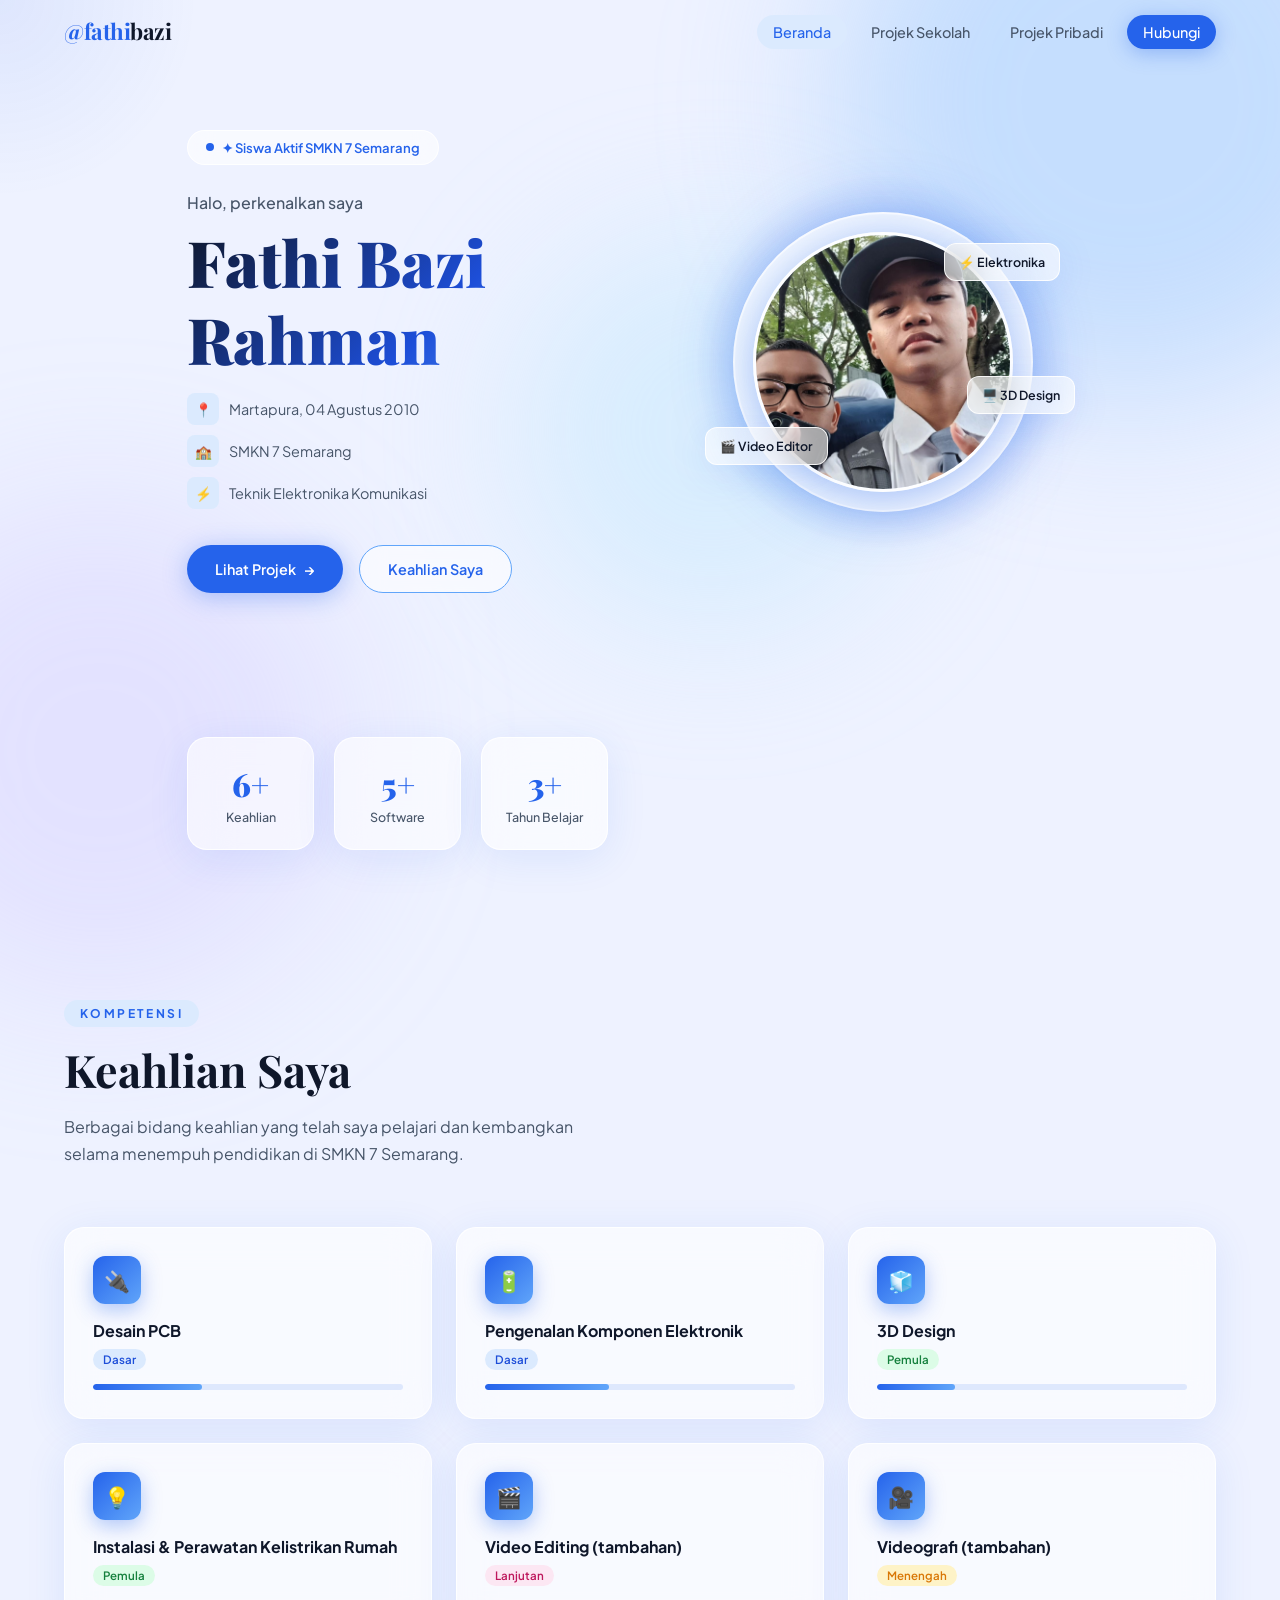
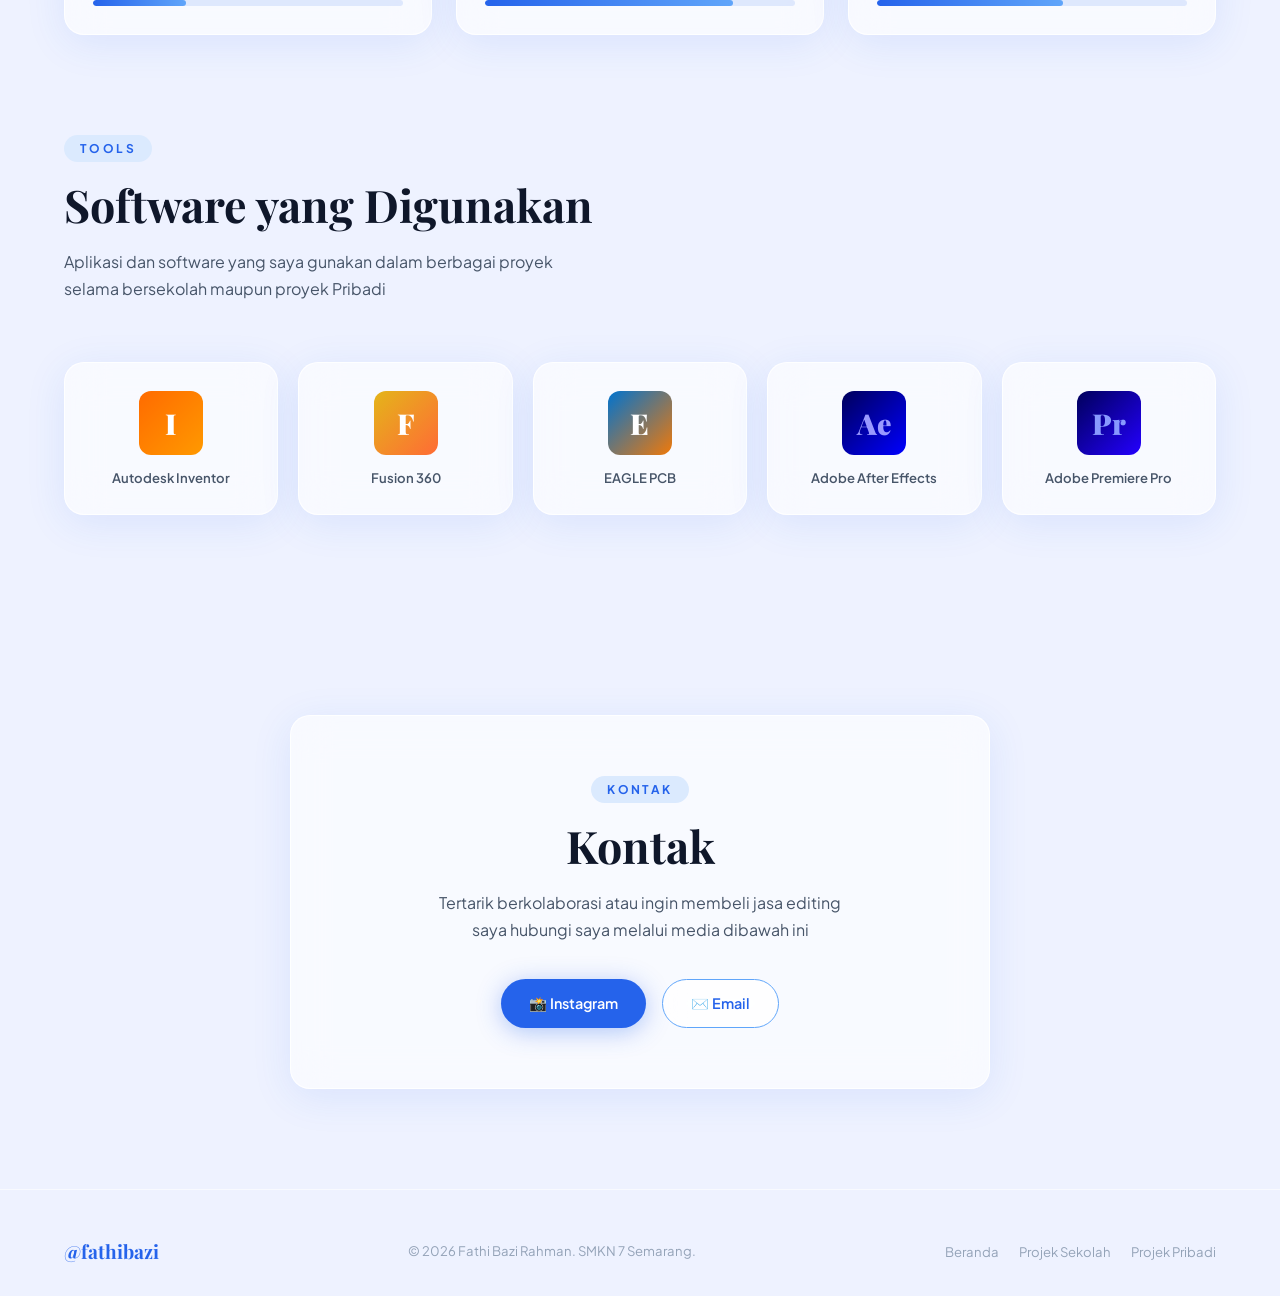
==== index.html @ ea0c053e "Add files via upload" ====
<!DOCTYPE html>
<html lang="id">
<head>
  <meta charset="UTF-8" />
  <meta name="viewport" content="width=device-width, initial-scale=1.0" />
  <title>Fathi Bazi Rahman — Portfolio</title>
  <meta name="description" content="Portfolio Fathi Bazi Rahman — Siswa SMKN 7 Semarang, Teknik Elektronika Komunikasi" />
  <link rel="stylesheet" href="css/style.css" />
  <!-- Favicon sederhana -->
  <link rel="icon" href="data:image/svg+xml,<svg xmlns='http://www.w3.org/2000/svg' viewBox='0 0 100 100'><text y='.9em' font-size='90'>⚡</text></svg>" />
</head>
<body>

  <!-- Efek blob background tambahan -->
  <div class="blob-extra"></div>

  <!-- ============================================================
       NAVBAR
       ============================================================ -->
  <nav class="navbar" id="navbar">
    <div class="container">
      <a href="index.html" class="nav-logo">@fathi<span>bazi</span></a>

      <ul class="nav-links" id="navLinks">
        <li><a href="index.html" class="active">Beranda</a></li>
        <li><a href="page2.html">Projek Sekolah</a></li>
        <li><a href="page3.html">Projek Pribadi</a></li>
        <li><a href="#kontak" class="nav-cta">Hubungi</a></li>
      </ul>

      <button class="nav-hamburger" id="hamburger" aria-label="Menu">
        <span></span><span></span><span></span>
      </button>
    </div>
  </nav>

  <!-- ============================================================
       HERO SECTION
       ============================================================ -->
  <section class="hero" id="beranda">
    <div class="container">
      <div class="hero-inner">

        <!-- Teks Kiri -->
        <div class="hero-content">
          <div class="hero-tag">✦ Siswa Aktif SMKN 7 Semarang</div>

          <p class="hero-greeting">Halo, perkenalkan saya</p>

          <h1 class="hero-name">Fathi Bazi<br/>Rahman</h1>

          <div class="hero-info">
            <div class="hero-info-item">
              <div class="icon">📍</div>
              <span>Martapura, 04 Agustus 2010</span>
            </div>
            <div class="hero-info-item">
              <div class="icon">🏫</div>
              <span>SMKN 7 Semarang</span>
            </div>
            <div class="hero-info-item">
              <div class="icon">⚡</div>
              <span>Teknik Elektronika Komunikasi</span>
            </div>
          </div>

          <div class="hero-actions">
            <a href="page2.html" class="btn btn-primary">
              <span>Lihat Projek</span>
              <span>→</span>
            </a>
            <a href="#keahlian" class="btn btn-outline">
              <span>Keahlian Saya</span>
            </a>
          </div>
        </div>

        <!-- Foto Kanan -->
        <div class="hero-photo-wrap">
          <div class="hero-photo-bg"></div>

          <div class="hero-photo-ring">
            <!--
              ==============================================
              CARA GANTI FOTO PROFIL:
              1. Simpan foto kamu di folder: assets/images/
              2. Ganti nama file sesuai foto kamu
              3. Ubah baris di bawah ini:
                 Dari: <div class="hero-photo-placeholder">
                 Jadi: <img class="hero-photo" src="assets/images/nama-foto.jpg" alt="Fathi Bazi Rahman">
              ==============================================
            -->
            <img class="hero-photo" src="assets/images/profil.jpeg" alt="Fathi Bazi Rahman">

          <!-- Badge mengambang -->
          <div class="hero-badge">⚡ Elektronika</div>
          <div class="hero-badge">🎬 Video Editor</div>
          <div class="hero-badge">🖥️ 3D Design</div>
        </div>

      </div><!-- /hero-inner -->

      <!-- Stats bawah hero -->
      <div style="display:grid; grid-template-columns:repeat(3,1fr); gap:20px; margin-top:80px; max-width:600px;">
        <div class="glass-card reveal d1" style="padding:24px; text-align:center;">
          <div style="font-family:var(--font-heading); font-size:2rem; font-weight:900; color:var(--blue-primary);">
            <span class="counter" data-target="6">0</span>+
          </div>
          <div style="font-size:0.78rem; color:var(--text-secondary); margin-top:4px; font-weight:500;">Keahlian</div>
        </div>
        <div class="glass-card reveal d2" style="padding:24px; text-align:center;">
          <div style="font-family:var(--font-heading); font-size:2rem; font-weight:900; color:var(--blue-primary);">
            <span class="counter" data-target="5">0</span>+
          </div>
          <div style="font-size:0.78rem; color:var(--text-secondary); margin-top:4px; font-weight:500;">Software</div>
        </div>
        <div class="glass-card reveal d3" style="padding:24px; text-align:center;">
          <div style="font-family:var(--font-heading); font-size:2rem; font-weight:900; color:var(--blue-primary);">
            <span class="counter" data-target="3">0</span>+
          </div>
          <div style="font-size:0.78rem; color:var(--text-secondary); margin-top:4px; font-weight:500;">Tahun Belajar</div>
        </div>
      </div>

    </div><!-- /container -->
  </section>

  <!-- ============================================================
       SKILL SECTION
       ============================================================ -->
  <section class="section" id="keahlian">
    <div class="container">

      <div class="reveal">
        <div class="section-label">Kompetensi</div>
        <h2 class="section-title">Keahlian Saya</h2>
        <p class="section-subtitle">Berbagai bidang keahlian yang telah saya pelajari dan kembangkan selama menempuh pendidikan di SMKN 7 Semarang.</p>
      </div>

      <div class="skills-grid">

        <!-- Skill 1 — Desain PCB -->
        <div class="glass-card skill-card reveal d1">
          <div class="skill-icon">🔌</div>
          <div class="skill-name">Desain PCB</div>
          <span class="skill-level-badge badge-dasar">Dasar</span>
          <div class="skill-bar-bg">
            <div class="skill-bar-fill" data-width="35"></div>
          </div>
        </div>

        <!-- Skill 2 — Komponen Elektronik -->
        <div class="glass-card skill-card reveal d2">
          <div class="skill-icon">🔋</div>
          <div class="skill-name">Pengenalan Komponen Elektronik</div>
          <span class="skill-level-badge badge-dasar">Dasar</span>
          <div class="skill-bar-bg">
            <div class="skill-bar-fill" data-width="40"></div>
          </div>
        </div>

        <!-- Skill 3 — 3D Design -->
        <div class="glass-card skill-card reveal d3">
          <div class="skill-icon">🧊</div>
          <div class="skill-name">3D Design</div>
          <span class="skill-level-badge badge-pemula">Pemula</span>
          <div class="skill-bar-bg">
            <div class="skill-bar-fill" data-width="25"></div>
          </div>
        </div>

        <!-- Skill 4 — Instalasi Kelistrikan -->
        <div class="glass-card skill-card reveal d4">
          <div class="skill-icon">💡</div>
          <div class="skill-name">Instalasi & Perawatan Kelistrikan Rumah</div>
          <span class="skill-level-badge badge-pemula">Pemula</span>
          <div class="skill-bar-bg">
            <div class="skill-bar-fill" data-width="30"></div>
          </div>
        </div>

        <!-- Skill 5 — Video Editing -->
        <div class="glass-card skill-card reveal d1">
          <div class="skill-icon">🎬</div>
          <div class="skill-name">Video Editing (tambahan)</div>
          <span class="skill-level-badge badge-lanjutan">Lanjutan</span>
          <div class="skill-bar-bg">
            <div class="skill-bar-fill" data-width="80"></div>
          </div>
        </div>

        <!-- Skill 6 — Videografi -->
        <div class="glass-card skill-card reveal d2">
          <div class="skill-icon">🎥</div>
          <div class="skill-name">Videografi (tambahan)</div>
          <span class="skill-level-badge badge-menengah">Menengah</span>
          <div class="skill-bar-bg">
            <div class="skill-bar-fill" data-width="60"></div>
          </div>
        </div>

      </div><!-- /skills-grid -->
    </div>
  </section>

  <!-- ============================================================
       SOFTWARE SECTION
       ============================================================ -->
  <section class="section" id="software" style="padding-top:0;">
    <div class="container">

      <div class="reveal">
        <div class="section-label">Tools</div>
        <h2 class="section-title">Software yang Digunakan</h2>
        <p class="section-subtitle">Aplikasi dan software yang saya gunakan dalam berbagai proyek selama bersekolah maupun proyek Pribadi</p>
      </div>

      <div class="software-grid">

        <!-- Autodesk Inventor -->
        <div class="glass-card software-card reveal d1">
          <div class="software-icon sw-inventor">I</div>
          <div class="software-name">Autodesk Inventor</div>
        </div>

        <!-- Fusion 360 -->
        <div class="glass-card software-card reveal d2">
          <div class="software-icon sw-fusion">F</div>
          <div class="software-name">Fusion 360</div>
        </div>

        <!-- EAGLE -->
        <div class="glass-card software-card reveal d3">
          <div class="software-icon sw-eagle">E</div>
          <div class="software-name">EAGLE PCB</div>
        </div>

        <!-- After Effects -->
        <div class="glass-card software-card reveal d4">
          <div class="software-icon sw-ae">Ae</div>
          <div class="software-name">Adobe After Effects</div>
        </div>

        <!-- Premiere Pro -->
        <div class="glass-card software-card reveal d5">
          <div class="software-icon sw-premiere">Pr</div>
          <div class="software-name">Adobe Premiere Pro</div>
        </div>

      </div><!-- /software-grid -->

    </div>
  </section>

  <!-- ============================================================
       KONTAK SECTION
       ============================================================ -->
  <section class="section" id="kontak">
    <div class="container">
      <div class="glass-card reveal" style="padding:60px; text-align:center; max-width:700px; margin:0 auto;">
        <div class="section-label" style="display:inline-block; margin-bottom:16px;">Kontak</div>
        <h2 style="margin-bottom:16px;">Kontak</h2>
        <p style="margin-bottom:36px; max-width:420px; margin-left:auto; margin-right:auto;">
          Tertarik berkolaborasi atau 
          ingin membeli jasa editing saya hubungi saya melalui media dibawah ini
        </p>
        <div style="display:flex; gap:16px; justify-content:center; flex-wrap:wrap;">
          <a href="https://www.instagram.com/fathibazi/" target="_blank" class="btn btn-primary">
            📸 Instagram
          </a>
          <a href="mailto:fathibazi34@gmail.com" class="btn btn-outline">
            ✉️ Email
          </a>
        </div>
      </div>
    </div>
  </section>

  <!-- ============================================================
       FOOTER
       ============================================================ -->
  <footer class="footer">
    <div class="container">
      <div class="footer-inner">
        <div class="footer-logo">@fathibazi</div>
        <p class="footer-copy">© 2026 Fathi Bazi Rahman. SMKN 7 Semarang.</p>
        <div class="footer-links">
          <a href="index.html">Beranda</a>
          <a href="page2.html">Projek Sekolah</a>
          <a href="page3.html">Projek Pribadi</a>
        </div>
      </div>
    </div>
  </footer>

  <script src="js/script.js"></script>
</body>
</html>
---- css/style.css ----
/* ============================================================
   PORTFOLIO FATHI BAZI RAHMAN
   style.css — Glassmorphism Blue Elegant
   ============================================================ */

@import url('https://fonts.googleapis.com/css2?family=Playfair+Display:ital,wght@0,400;0,700;0,900;1,400&family=Plus+Jakarta+Sans:wght@300;400;500;600;700;800&display=swap');

/* ============================================================
   CSS VARIABLES — Edit warna di sini untuk ubah tema
   ============================================================ */
:root {
  /* === WARNA UTAMA === */
  --blue-primary:  #2563eb;
  --blue-light:    #60a5fa;
  --blue-dark:     #1d4ed8;
  --blue-subtle:   #dbeafe;
  --blue-glow:     rgba(37, 99, 235, 0.20);
  --blue-glow-md:  rgba(37, 99, 235, 0.35);
  --blue-glow-lg:  rgba(37, 99, 235, 0.55);

  /* === GLASSMORPHISM === */
  --glass-bg:      rgba(255, 255, 255, 0.60);
  --glass-bg-hover:rgba(255, 255, 255, 0.80);
  --glass-border:  rgba(255, 255, 255, 0.85);
  --glass-shadow:  0 8px 40px rgba(37, 99, 235, 0.10);
  --glass-shadow-hover: 0 16px 60px rgba(37, 99, 235, 0.22);

  /* === TEKS === */
  --text-primary:  #0f172a;
  --text-secondary:#475569;
  --text-muted:    #94a3b8;

  /* === LATAR === */
  --bg-main:       #eef2ff;
  --bg-blob1:      rgba(147, 197, 253, 0.45);
  --bg-blob2:      rgba(196, 181, 253, 0.25);
  --bg-blob3:      rgba(186, 230, 253, 0.40);

  /* === FONT === */
  --font-heading:  'Playfair Display', serif;
  --font-body:     'Plus Jakarta Sans', sans-serif;

  /* === RADIUS === */
  --r-sm:  12px;
  --r-md:  20px;
  --r-lg:  32px;
  --r-xl:  48px;

  /* === TRANSISI === */
  --ease:  cubic-bezier(0.4, 0, 0.2, 1);
  --t-fast:all 0.25s var(--ease);
  --t-med: all 0.40s var(--ease);
  --t-slow:all 0.65s var(--ease);
}

/* ============================================================
   RESET & BASE
   ============================================================ */
*, *::before, *::after { margin:0; padding:0; box-sizing:border-box; }

html { scroll-behavior: smooth; font-size: 16px; }

body {
  font-family: var(--font-body);
  background: var(--bg-main);
  color: var(--text-primary);
  overflow-x: hidden;
  min-height: 100vh;
}

/* Latar animasi blob */
body::before,
body::after {
  content: '';
  position: fixed;
  border-radius: 50%;
  filter: blur(80px);
  pointer-events: none;
  z-index: 0;
}
body::before {
  width: 600px; height: 600px;
  background: var(--bg-blob1);
  top: -200px; right: -150px;
  animation: blobMove1 12s ease-in-out infinite alternate;
}
body::after {
  width: 500px; height: 500px;
  background: var(--bg-blob2);
  bottom: -100px; left: -150px;
  animation: blobMove2 15s ease-in-out infinite alternate;
}

@keyframes blobMove1 {
  0%   { transform: translate(0,0) scale(1); }
  100% { transform: translate(60px, 80px) scale(1.15); }
}
@keyframes blobMove2 {
  0%   { transform: translate(0,0) scale(1); }
  100% { transform: translate(-40px, 60px) scale(1.1); }
}

/* blob tambahan (static element di dalam body) */
.blob-extra {
  position: fixed;
  width: 400px; height: 400px;
  border-radius: 50%;
  background: var(--bg-blob3);
  filter: blur(70px);
  bottom: 30%; left: 40%;
  pointer-events: none;
  z-index: 0;
  animation: blobMove1 18s ease-in-out infinite alternate-reverse;
}

/* ============================================================
   TIPOGRAFI
   ============================================================ */
h1,h2,h3,h4 { font-family: var(--font-heading); line-height: 1.2; }
h1 { font-size: clamp(2.2rem, 5vw, 4rem); font-weight: 900; }
h2 { font-size: clamp(1.6rem, 3.5vw, 2.8rem); font-weight: 700; }
h3 { font-size: clamp(1.1rem, 2.5vw, 1.5rem); font-weight: 600; }
p  { line-height: 1.7; color: var(--text-secondary); }

a { text-decoration: none; color: inherit; }

/* ============================================================
   LAYOUT UTILITIES
   ============================================================ */
.container {
  max-width: 1200px;
  margin: 0 auto;
  padding: 0 24px;
  position: relative;
  z-index: 1;
}

.section {
  padding: 100px 0;
}

.section-label {
  display: inline-block;
  font-family: var(--font-body);
  font-size: 0.75rem;
  font-weight: 700;
  letter-spacing: 0.2em;
  text-transform: uppercase;
  color: var(--blue-primary);
  background: var(--blue-subtle);
  padding: 6px 16px;
  border-radius: 100px;
  margin-bottom: 16px;
}

.section-title {
  margin-bottom: 16px;
}

.section-subtitle {
  color: var(--text-secondary);
  max-width: 520px;
  margin-bottom: 60px;
}

/* ============================================================
   GLASSMORPHISM CARD
   ============================================================ */
.glass-card {
  background: var(--glass-bg);
  backdrop-filter: blur(20px);
  -webkit-backdrop-filter: blur(20px);
  border: 1.5px solid var(--glass-border);
  border-radius: var(--r-md);
  box-shadow: var(--glass-shadow);
  transition: var(--t-med);
}

.glass-card:hover {
  background: var(--glass-bg-hover);
  box-shadow: var(--glass-shadow-hover);
  transform: translateY(-6px);
}

/* ============================================================
   NAVBAR
   ============================================================ */
.navbar {
  position: fixed;
  top: 0; left: 0; right: 0;
  z-index: 1000;
  padding: 16px 0;
  transition: var(--t-med);
}

.navbar.scrolled {
  background: rgba(238, 242, 255, 0.85);
  backdrop-filter: blur(24px);
  -webkit-backdrop-filter: blur(24px);
  border-bottom: 1px solid var(--glass-border);
  padding: 12px 0;
  box-shadow: 0 4px 24px rgba(37, 99, 235, 0.08);
}

.navbar .container {
  display: flex;
  align-items: center;
  justify-content: space-between;
}

.nav-logo {
  font-family: var(--font-heading);
  font-size: 1.4rem;
  font-weight: 700;
  color: var(--blue-primary);
  letter-spacing: -0.02em;
}

.nav-logo span {
  color: var(--text-primary);
}

.nav-links {
  display: flex;
  align-items: center;
  gap: 8px;
  list-style: none;
}

.nav-links a {
  font-size: 0.9rem;
  font-weight: 500;
  color: var(--text-secondary);
  padding: 8px 16px;
  border-radius: 100px;
  transition: var(--t-fast);
}

.nav-links a:hover,
.nav-links a.active {
  color: var(--blue-primary);
  background: var(--blue-subtle);
}

.nav-cta {
  background: var(--blue-primary) !important;
  color: white !important;
  box-shadow: 0 4px 20px var(--blue-glow-md);
}

.nav-cta:hover {
  background: var(--blue-dark) !important;
  transform: translateY(-2px);
  box-shadow: 0 8px 28px var(--blue-glow-md) !important;
}

/* Hamburger */
.nav-hamburger {
  display: none;
  flex-direction: column;
  gap: 5px;
  cursor: pointer;
  background: none;
  border: none;
  padding: 4px;
}

.nav-hamburger span {
  display: block;
  width: 24px;
  height: 2px;
  background: var(--text-primary);
  border-radius: 4px;
  transition: var(--t-fast);
}

/* ============================================================
   HERO SECTION
   ============================================================ */
.hero {
  min-height: 100vh;
  display: flex;
  align-items: center;
  padding-top: 80px;
  position: relative;
  overflow: hidden;
}

.hero-inner {
  display: grid;
  grid-template-columns: 1fr 1fr;
  gap: 64px;
  align-items: center;
}

.hero-tag {
  display: inline-flex;
  align-items: center;
  gap: 8px;
  background: var(--glass-bg);
  backdrop-filter: blur(12px);
  border: 1px solid var(--glass-border);
  border-radius: 100px;
  padding: 8px 18px;
  font-size: 0.82rem;
  font-weight: 600;
  color: var(--blue-primary);
  margin-bottom: 24px;
}

.hero-tag::before {
  content: '';
  width: 8px; height: 8px;
  background: var(--blue-primary);
  border-radius: 50%;
  animation: pulse 2s ease-in-out infinite;
}

@keyframes pulse {
  0%,100% { opacity: 1; transform: scale(1); }
  50%      { opacity: 0.5; transform: scale(1.4); }
}

.hero-greeting {
  font-family: var(--font-body);
  font-size: 1rem;
  font-weight: 500;
  color: var(--text-secondary);
  margin-bottom: 8px;
}

.hero-name {
  background: linear-gradient(135deg, var(--text-primary) 0%, var(--blue-dark) 60%, var(--blue-light) 100%);
  -webkit-background-clip: text;
  -webkit-text-fill-color: transparent;
  background-clip: text;
  margin-bottom: 16px;
}

.hero-info {
  display: flex;
  flex-direction: column;
  gap: 10px;
  margin-bottom: 36px;
}

.hero-info-item {
  display: flex;
  align-items: center;
  gap: 10px;
  font-size: 0.9rem;
  color: var(--text-secondary);
}

.hero-info-item .icon {
  width: 32px; height: 32px;
  background: var(--blue-subtle);
  border-radius: 8px;
  display: flex;
  align-items: center;
  justify-content: center;
  font-size: 0.85rem;
  flex-shrink: 0;
}

.hero-actions {
  display: flex;
  gap: 16px;
  flex-wrap: wrap;
}

/* Foto profil */
.hero-photo-wrap {
  display: flex;
  justify-content: center;
  align-items: center;
  position: relative;
}

.hero-photo-bg {
  position: absolute;
  width: 380px; height: 380px;
  border-radius: 50%;
  background: radial-gradient(circle, var(--blue-glow-md) 0%, transparent 70%);
  animation: glowPulse 4s ease-in-out infinite;
}

@keyframes glowPulse {
  0%,100% { transform: scale(1); opacity: 0.7; }
  50%      { transform: scale(1.1); opacity: 1; }
}

.hero-photo-ring {
  width: 300px; height: 300px;
  border-radius: 50%;
  border: 2px solid var(--glass-border);
  background: var(--glass-bg);
  backdrop-filter: blur(20px);
  display: flex;
  align-items: center;
  justify-content: center;
  position: relative;
  box-shadow: 0 0 60px var(--blue-glow-md), inset 0 0 40px rgba(255,255,255,0.5);
}

.hero-photo {
  width: 260px; height: 260px;
  border-radius: 50%;
  object-fit: cover;
  border: 3px solid rgba(255,255,255,0.9);
  box-shadow: 0 8px 40px var(--blue-glow-md);
}

/* placeholder foto jika belum ada gambar */
.hero-photo-placeholder {
  width: 260px; height: 260px;
  border-radius: 50%;
  background: linear-gradient(135deg, var(--blue-subtle), #bfdbfe);
  border: 3px solid rgba(255,255,255,0.9);
  display: flex;
  flex-direction: column;
  align-items: center;
  justify-content: center;
  font-size: 4rem;
  gap: 8px;
}

.hero-photo-placeholder p {
  font-size: 0.65rem;
  font-weight: 600;
  color: var(--blue-primary);
  text-align: center;
  padding: 0 20px;
}

/* floating badge di sekitar foto */
.hero-badge {
  position: absolute;
  background: var(--glass-bg);
  backdrop-filter: blur(16px);
  border: 1px solid var(--glass-border);
  border-radius: var(--r-sm);
  padding: 10px 14px;
  font-size: 0.78rem;
  font-weight: 600;
  white-space: nowrap;
  box-shadow: var(--glass-shadow);
  animation: floatBadge 4s ease-in-out infinite;
}

.hero-badge:nth-child(2) { top: 10%; right: -10%; animation-delay: 0s; }
.hero-badge:nth-child(3) { bottom: 15%; left: -10%; animation-delay: 1.5s; }
.hero-badge:nth-child(4) { top: 55%; right: -15%; animation-delay: 3s; }

@keyframes floatBadge {
  0%,100% { transform: translateY(0); }
  50%      { transform: translateY(-10px); }
}

/* ============================================================
   TOMBOL
   ============================================================ */
.btn {
  display: inline-flex;
  align-items: center;
  gap: 8px;
  padding: 14px 28px;
  border-radius: 100px;
  font-family: var(--font-body);
  font-size: 0.9rem;
  font-weight: 600;
  cursor: pointer;
  border: none;
  transition: var(--t-med);
  position: relative;
  overflow: hidden;
}

.btn-primary {
  background: var(--blue-primary);
  color: white;
  box-shadow: 0 4px 24px var(--blue-glow-md);
}

.btn-primary:hover {
  background: var(--blue-dark);
  transform: translateY(-3px);
  box-shadow: 0 8px 36px var(--blue-glow-lg);
}

.btn-outline {
  background: var(--glass-bg);
  color: var(--blue-primary);
  border: 1.5px solid var(--blue-light);
  backdrop-filter: blur(12px);
}

.btn-outline:hover {
  background: var(--blue-subtle);
  transform: translateY(-3px);
  box-shadow: 0 8px 24px var(--blue-glow);
}

/* ============================================================
   SKILL SECTION
   ============================================================ */
.skills-grid {
  display: grid;
  grid-template-columns: repeat(auto-fit, minmax(280px, 1fr));
  gap: 24px;
}

.skill-card {
  padding: 28px;
}

.skill-icon {
  width: 48px; height: 48px;
  background: linear-gradient(135deg, var(--blue-primary), var(--blue-light));
  border-radius: var(--r-sm);
  display: flex;
  align-items: center;
  justify-content: center;
  font-size: 1.3rem;
  margin-bottom: 16px;
  box-shadow: 0 6px 20px var(--blue-glow-md);
  transition: var(--t-med);
}

.skill-card:hover .skill-icon {
  transform: scale(1.1) rotate(5deg);
  box-shadow: 0 10px 30px var(--blue-glow-lg);
}

.skill-name {
  font-size: 1rem;
  font-weight: 700;
  color: var(--text-primary);
  margin-bottom: 6px;
}

.skill-level-badge {
  display: inline-block;
  font-size: 0.72rem;
  font-weight: 600;
  padding: 3px 10px;
  border-radius: 100px;
  margin-bottom: 14px;
  text-transform: capitalize;
}

.badge-dasar     { background:#dbeafe; color:#1d4ed8; }
.badge-pemula    { background:#dcfce7; color:#15803d; }
.badge-menengah  { background:#fef3c7; color:#d97706; }
.badge-lanjutan  { background:#fce7f3; color:#be185d; }

.skill-bar-bg {
  height: 6px;
  background: rgba(37, 99, 235, 0.12);
  border-radius: 100px;
  overflow: hidden;
}

.skill-bar-fill {
  height: 100%;
  background: linear-gradient(90deg, var(--blue-primary), var(--blue-light));
  border-radius: 100px;
  width: 0%;
  transition: width 1.2s cubic-bezier(0.4, 0, 0.2, 1);
}

/* ============================================================
   SOFTWARE SECTION
   ============================================================ */
.software-grid {
  display: grid;
  grid-template-columns: repeat(auto-fit, minmax(160px, 1fr));
  gap: 20px;
}

.software-card {
  padding: 28px 20px;
  text-align: center;
  cursor: pointer;
}

.software-icon {
  width: 64px; height: 64px;
  margin: 0 auto 14px;
  border-radius: var(--r-sm);
  display: flex;
  align-items: center;
  justify-content: center;
  font-size: 1.8rem;
  font-weight: 900;
  font-family: var(--font-heading);
  transition: var(--t-med);
}

.software-card:hover .software-icon {
  transform: scale(1.12);
  box-shadow: 0 12px 32px rgba(0,0,0,0.15);
}

.software-name {
  font-size: 0.82rem;
  font-weight: 600;
  color: var(--text-secondary);
}

/* Warna icon software */
.sw-inventor  { background: linear-gradient(135deg,#ff6b00,#ff9900); color:white; }
.sw-fusion    { background: linear-gradient(135deg,#e4b51a,#ff6b35); color:white; }
.sw-eagle     { background: linear-gradient(135deg,#0073cf,#f07909); color:white; }
.sw-ae        { background: linear-gradient(135deg,#00005b,#0000ff); color:#9999ff; }
.sw-premiere  { background: linear-gradient(135deg,#00005b,#2400ff); color:#8899ff; }

/* ============================================================
   PROJECT CARDS (dipakai di page2 & page3)
   ============================================================ */
.projects-grid {
  display: grid;
  grid-template-columns: repeat(auto-fit, minmax(320px, 1fr));
  gap: 28px;
}

.project-card {
  overflow: hidden;
  cursor: pointer;
  padding: 0;
}

.project-img-wrap {
  overflow: hidden;
  position: relative;
  height: 220px;
  background: linear-gradient(135deg, var(--blue-subtle), #bfdbfe);
  border-radius: var(--r-md) var(--r-md) 0 0;
}

.project-img-wrap img {
  width: 100%; height: 100%;
  object-fit: cover;
  transition: transform 0.6s var(--ease);
}

.project-card:hover .project-img-wrap img {
  transform: scale(1.1);
}

.project-img-placeholder {
  width: 100%; height: 100%;
  display: flex;
  flex-direction: column;
  align-items: center;
  justify-content: center;
  font-size: 2.5rem;
  gap: 8px;
}

.project-img-placeholder span {
  font-size: 0.75rem;
  font-weight: 600;
  color: var(--blue-primary);
  font-family: var(--font-body);
}

.project-overlay {
  position: absolute;
  inset: 0;
  background: linear-gradient(to top, rgba(37,99,235,0.5) 0%, transparent 60%);
  opacity: 0;
  transition: var(--t-med);
  display: flex;
  align-items: flex-end;
  padding: 20px;
}

.project-card:hover .project-overlay { opacity: 1; }

.project-body {
  padding: 24px;
}

.project-category {
  font-size: 0.72rem;
  font-weight: 700;
  letter-spacing: 0.15em;
  text-transform: uppercase;
  color: var(--blue-primary);
  margin-bottom: 8px;
}

.project-title {
  font-family: var(--font-heading);
  font-size: 1.1rem;
  font-weight: 700;
  color: var(--text-primary);
  margin-bottom: 10px;
}

.project-desc {
  font-size: 0.85rem;
  color: var(--text-secondary);
  line-height: 1.6;
  margin-bottom: 16px;
}

.project-link {
  display: inline-flex;
  align-items: center;
  gap: 6px;
  font-size: 0.82rem;
  font-weight: 600;
  color: var(--blue-primary);
  transition: var(--t-fast);
}

.project-link:hover { gap: 10px; }

/* ============================================================
   CODE SNIPPET (panduan tambah projek)
   ============================================================ */
.code-guide {
  padding: 36px;
  border-left: 3px solid var(--blue-primary);
  margin-top: 80px;
}

.code-guide h3 {
  font-family: var(--font-heading);
  margin-bottom: 16px;
  color: var(--text-primary);
}

.code-guide p {
  margin-bottom: 20px;
  font-size: 0.9rem;
}

.code-block {
  background: rgba(15, 23, 42, 0.85);
  border-radius: var(--r-sm);
  padding: 24px;
  overflow-x: auto;
  margin: 16px 0;
  border: 1px solid rgba(255,255,255,0.1);
}

.code-block pre {
  font-family: 'Fira Code', 'Courier New', monospace;
  font-size: 0.82rem;
  line-height: 1.8;
  color: #e2e8f0;
  white-space: pre;
}

.code-block .cm  { color: #64748b; }   /* comment */
.code-block .tg  { color: #60a5fa; }   /* tag */
.code-block .at  { color: #86efac; }   /* attribute */
.code-block .vl  { color: #fca5a5; }   /* value */
.code-block .tx  { color: #e2e8f0; }   /* text */

.code-step {
  display: flex;
  gap: 16px;
  margin-bottom: 20px;
  align-items: flex-start;
}

.code-step-num {
  width: 32px; height: 32px;
  background: var(--blue-primary);
  color: white;
  border-radius: 50%;
  display: flex;
  align-items: center;
  justify-content: center;
  font-size: 0.82rem;
  font-weight: 700;
  flex-shrink: 0;
}

/* ============================================================
   FOOTER
   ============================================================ */
.footer {
  padding: 48px 0 32px;
  border-top: 1px solid rgba(255,255,255,0.6);
  position: relative;
  z-index: 1;
}

.footer-inner {
  display: flex;
  align-items: center;
  justify-content: space-between;
  flex-wrap: wrap;
  gap: 20px;
}

.footer-logo {
  font-family: var(--font-heading);
  font-size: 1.2rem;
  font-weight: 700;
  color: var(--blue-primary);
}

.footer-copy {
  font-size: 0.82rem;
  color: var(--text-muted);
}

.footer-links {
  display: flex;
  gap: 20px;
}

.footer-links a {
  font-size: 0.82rem;
  color: var(--text-muted);
  transition: var(--t-fast);
}

.footer-links a:hover { color: var(--blue-primary); }

/* ============================================================
   PAGE TRANSITION
   ============================================================ */
.page-transition {
  position: fixed;
  inset: 0;
  background: var(--blue-primary);
  z-index: 9999;
  transform: scaleY(0);
  transform-origin: bottom;
  pointer-events: none;
}

.page-transition.out {
  animation: pageOut 0.5s var(--ease) forwards;
}

@keyframes pageOut {
  0%   { transform: scaleY(0); transform-origin: bottom; }
  50%  { transform: scaleY(1); transform-origin: bottom; }
  51%  { transform-origin: top; }
  100% { transform: scaleY(0); transform-origin: top; }
}

/* ============================================================
   SCROLL REVEAL ANIMATIONS
   ============================================================ */
.reveal {
  opacity: 0;
  transform: translateY(40px);
  transition: opacity 0.7s var(--ease), transform 0.7s var(--ease);
}

.reveal.visible {
  opacity: 1;
  transform: translateY(0);
}

.reveal-left {
  opacity: 0;
  transform: translateX(-40px);
  transition: opacity 0.7s var(--ease), transform 0.7s var(--ease);
}

.reveal-left.visible {
  opacity: 1;
  transform: translateX(0);
}

.reveal-right {
  opacity: 0;
  transform: translateX(40px);
  transition: opacity 0.7s var(--ease), transform 0.7s var(--ease);
}

.reveal-right.visible {
  opacity: 1;
  transform: translateX(0);
}

/* Delay classes */
.d1 { transition-delay: 0.1s; }
.d2 { transition-delay: 0.2s; }
.d3 { transition-delay: 0.3s; }
.d4 { transition-delay: 0.4s; }
.d5 { transition-delay: 0.5s; }

/* ============================================================
   RESPONSIVE
   ============================================================ */
@media (max-width: 768px) {
  /* Nav */
  .nav-links {
    position: fixed;
    top: 0; right: -100%;
    width: 75%;
    height: 100vh;
    flex-direction: column;
    background: rgba(238,242,255,0.97);
    backdrop-filter: blur(24px);
    padding: 80px 32px 32px;
    gap: 6px;
    transition: right 0.4s var(--ease);
    z-index: 999;
    box-shadow: -8px 0 40px rgba(0,0,0,0.08);
    border-left: 1px solid var(--glass-border);
  }
  .nav-links.open { right: 0; }
  .nav-links a { font-size: 1rem; padding: 14px 20px; }
  .nav-hamburger { display: flex; z-index: 1000; }

  /* Hero */
  .hero-inner {
    grid-template-columns: 1fr;
    text-align: center;
    gap: 48px;
  }
  .hero-info-item { justify-content: center; }
  .hero-actions   { justify-content: center; }
  .hero-photo-wrap { order: -1; }
  .hero-photo-ring { width: 240px; height: 240px; }
  .hero-photo-placeholder { width: 200px; height: 200px; }
  .hero-badge:nth-child(2) { right: 0; }
  .hero-badge:nth-child(3) { left: 0; }
  .hero-badge:nth-child(4) { right: 0; }

  /* Sections */
  .section { padding: 70px 0; }
  .skills-grid { grid-template-columns: 1fr; }
  .software-grid { grid-template-columns: repeat(3, 1fr); }
  .projects-grid { grid-template-columns: 1fr; }
  .footer-inner { flex-direction: column; text-align: center; }
}

@media (max-width: 480px) {
  .software-grid { grid-template-columns: repeat(2, 1fr); }
  .hero-photo-ring { width: 200px; height: 200px; }
  .hero-badge { display: none; }
}

/* ============================================================
   PAGE 3 — VIDEO / INSTAGRAM SECTION
   ============================================================ */
.personal-grid {
  display: grid;
  grid-template-columns: repeat(auto-fit, minmax(300px, 1fr));
  gap: 28px;
}

.personal-card {
  overflow: hidden;
  padding: 0;
  cursor: pointer;
  position: relative;
}

.personal-thumb {
  height: 200px;
  background: linear-gradient(135deg, #0f172a, #1e3a5f);
  position: relative;
  overflow: hidden;
  border-radius: var(--r-md) var(--r-md) 0 0;
}

.personal-thumb img {
  width: 100%; height: 100%;
  object-fit: cover;
  transition: transform 0.6s var(--ease);
}

.personal-card:hover .personal-thumb img { transform: scale(1.08); }

.play-btn {
  position: absolute;
  inset: 0;
  display: flex;
  align-items: center;
  justify-content: center;
  background: rgba(37,99,235,0.2);
  transition: var(--t-med);
}

.play-btn-inner {
  width: 56px; height: 56px;
  background: rgba(255,255,255,0.9);
  border-radius: 50%;
  display: flex;
  align-items: center;
  justify-content: center;
  font-size: 1.4rem;
  transition: var(--t-med);
  box-shadow: 0 8px 32px rgba(0,0,0,0.2);
}

.personal-card:hover .play-btn { background: rgba(37,99,235,0.4); }
.personal-card:hover .play-btn-inner { transform: scale(1.1); }

.personal-body {
  padding: 22px;
}

.personal-title {
  font-family: var(--font-heading);
  font-size: 1rem;
  font-weight: 700;
  margin-bottom: 8px;
}

.personal-desc {
  font-size: 0.83rem;
  color: var(--text-secondary);
  margin-bottom: 16px;
  line-height: 1.6;
}

.ig-btn {
  display: inline-flex;
  align-items: center;
  gap: 7px;
  background: linear-gradient(135deg,#833ab4,#fd1d1d,#fcb045);
  color: white;
  padding: 9px 18px;
  border-radius: 100px;
  font-size: 0.8rem;
  font-weight: 600;
  transition: var(--t-med);
}

.ig-btn:hover {
  opacity: 0.9;
  transform: translateY(-2px);
  box-shadow: 0 8px 24px rgba(131,58,180,0.35);
}

/* Placeholder thumbnail */
.thumb-placeholder {
  width: 100%; height: 100%;
  display: flex;
  flex-direction: column;
  align-items: center;
  justify-content: center;
  gap: 8px;
  color: rgba(255,255,255,0.6);
  font-size: 2rem;
}

.thumb-placeholder p {
  font-size: 0.72rem;
  font-weight: 600;
  color: rgba(255,255,255,0.5);
  font-family: var(--font-body);
}

/* ============================================================
   HERO PAGE 2 & 3 (mini hero)
   ============================================================ */
.page-hero {
  padding: 160px 0 80px;
  text-align: center;
}

.page-hero-subtitle {
  max-width: 500px;
  margin: 0 auto;
  color: var(--text-secondary);
}
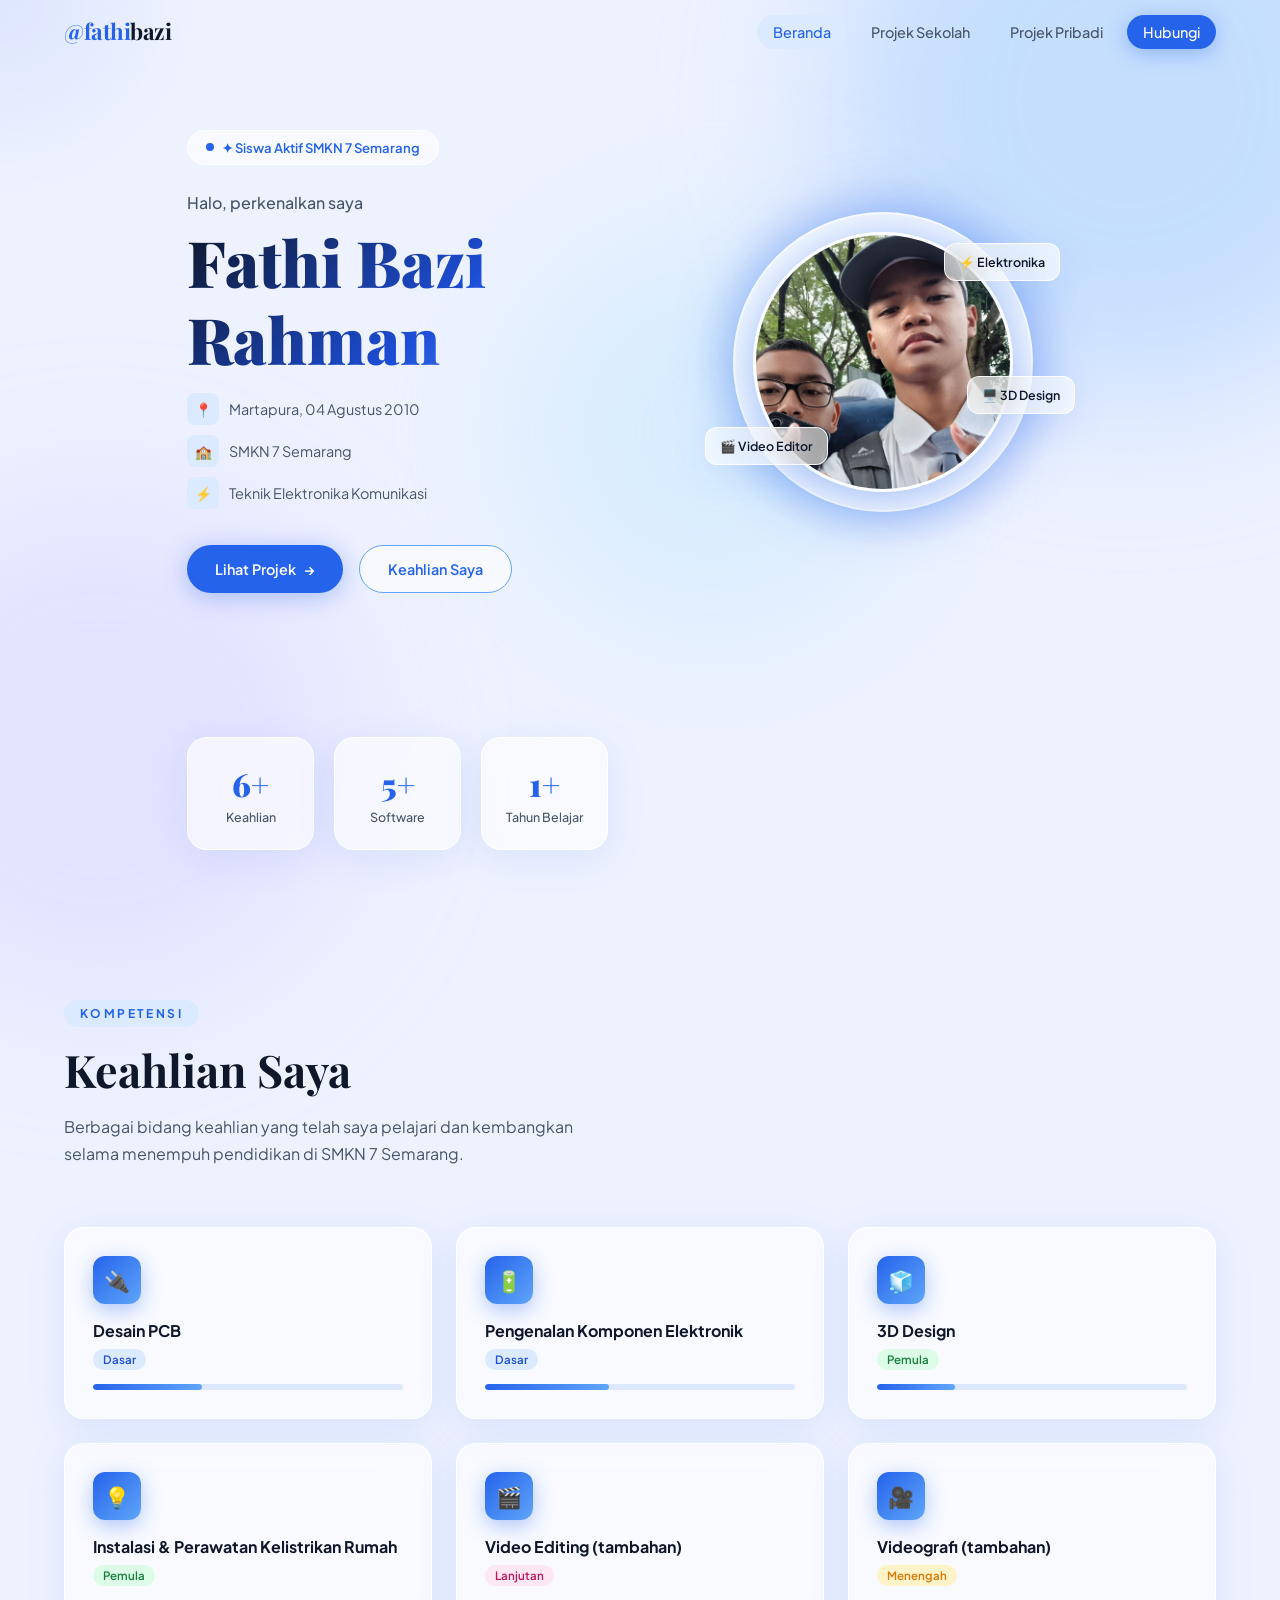
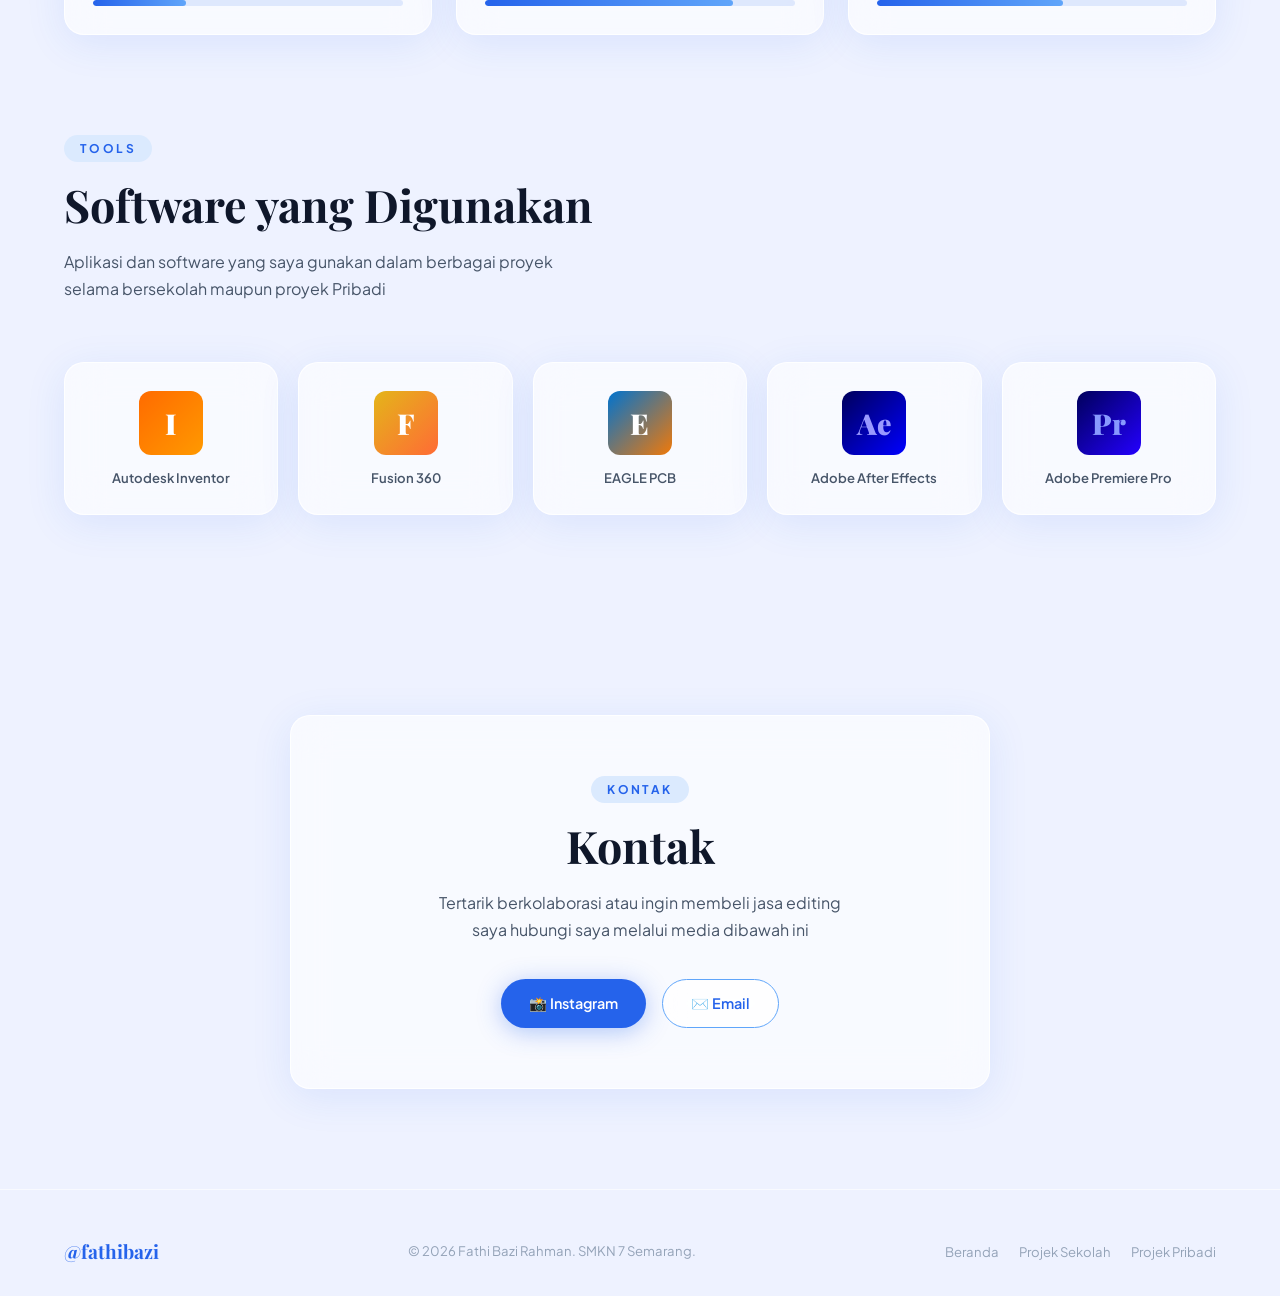
==== commit 4e8cc6fa: "Fix counter span for display of values" ====
--- a/index.html
+++ b/index.html
@@ -116,7 +116,7 @@
         </div>
         <div class="glass-card reveal d3" style="padding:24px; text-align:center;">
           <div style="font-family:var(--font-heading); font-size:2rem; font-weight:900; color:var(--blue-primary);">
-            <span class="counter" data-target="3">0</span>+
+            <span class="counter" data-target="1">0</span>+
           </div>
           <div style="font-size:0.78rem; color:var(--text-secondary); margin-top:4px; font-weight:500;">Tahun Belajar</div>
         </div>
